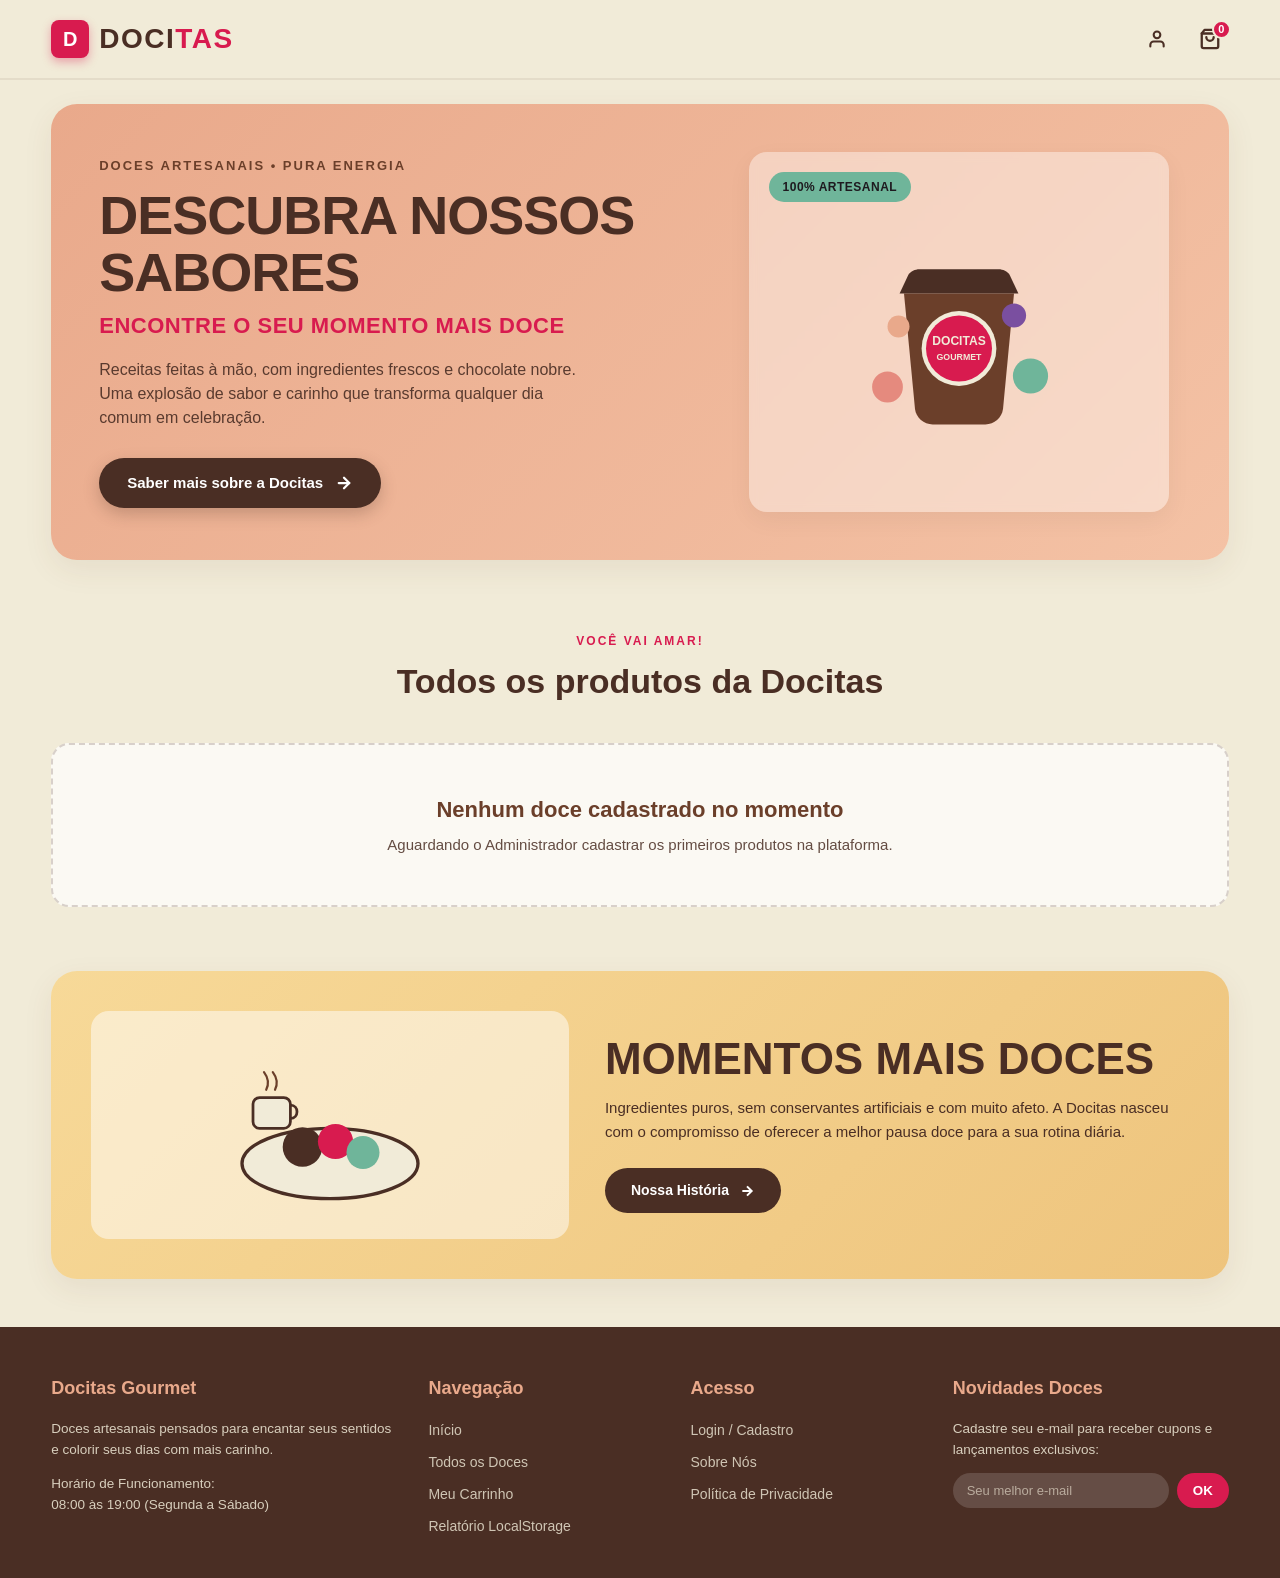
==== index.html @ 3e9aa70f "feat: pagina inicial Docitas com catalogo e carrinho via LocalStorage" ====
<!DOCTYPE html>
<html lang="pt-BR">
<head>
  <meta charset="UTF-8">
  <meta name="viewport" content="width=device-width, initial-scale=1.0">
  <meta name="description" content="Docitas - Confeitaria Artesanal e Doces Finos com receitas tradicionais e ingredientes selecionados.">
  <title>Docitas | Sabores Artesanais & Doces Finos</title>
  
  <link rel="stylesheet" href="css/style.css">
</head>
<body>
  <header class="site-header">
    <div class="container header-container">
      <a href="index.html" class="logo-area" aria-label="Página Inicial Docitas">
        <div class="logo-badge">D</div>
        <div class="logo-text">DOCI<span>TAS</span></div>
      </a>

      <div class="header-actions">
        <a href="login.html" class="action-btn" title="Minha Conta / Login" aria-label="Acessar conta">
          <svg width="20" height="20" viewBox="0 0 24 24" fill="none" stroke="currentColor" stroke-width="2.5" stroke-linecap="round" stroke-linejoin="round">
            <path d="M20 21v-2a4 4 0 0 0-4-4H8a4 4 0 0 0-4 4v2"></path>
            <circle cx="12" cy="7" r="4"></circle>
          </svg>
        </a>

        <a href="carrinho.html" class="action-btn cart-btn" title="Sacola de Compras" aria-label="Carrinho">
          <svg width="22" height="22" viewBox="0 0 24 24" fill="none" stroke="currentColor" stroke-width="2.5" stroke-linecap="round" stroke-linejoin="round">
            <path d="M6 2L3 6v14a2 2 0 0 0 2 2h14a2 2 0 0 0 2-2V6l-3-4z"></path>
            <line x1="3" y1="6" x2="21" y2="6"></line>
            <path d="M16 10a4 4 0 0 1-8 0"></path>
          </svg>
          <span class="cart-count" id="cart-count">0</span>
        </a>
      </div>

    </div>
  </header>

  <main>
    <section class="hero-section">
      <div class="container">
        <div class="hero-card">
          <div class="hero-content">
            <p class="hero-tagline">Doces Artesanais • Pura Energia</p>
            <h1 class="hero-title">DESCUBRA NOSSOS SABORES</h1>
            <p class="hero-subtitle">ENCONTRE O SEU MOMENTO MAIS DOCE</p>
            <p class="hero-description">
              Receitas feitas à mão, com ingredientes frescos e chocolate nobre. 
              Uma explosão de sabor e carinho que transforma qualquer dia comum em celebração.
            </p>
            <a href="produtos.html" class="hero-btn">
              <span>Saber mais sobre a Docitas</span>
              <svg width="18" height="18" viewBox="0 0 24 24" fill="none" stroke="currentColor" stroke-width="3" stroke-linecap="round" stroke-linejoin="round">
                <line x1="5" y1="12" x2="19" y2="12"></line>
                <polyline points="12 5 19 12 12 19"></polyline>
              </svg>
            </a>
          </div>

          <div class="hero-visual">
            <div class="hero-art-box">
              <span class="floating-pill">100% Artesanal</span>
              <svg width="220" height="220" viewBox="0 0 200 200" fill="none" xmlns="http://www.w3.org/2000/svg">
                <path d="M50 65 L60 170 C61 178 68 184 76 184 L124 184 C132 184 139 178 140 170 L150 65 Z" fill="#6B3F2A" />
                <path d="M46 65 L154 65 L146 48 C144 45 140 43 136 43 L64 43 C60 43 56 45 54 48 Z" fill="#4A2E24" />
                <circle cx="100" cy="115" r="34" fill="#F1EBD8" />
                <circle cx="100" cy="115" r="30" fill="#D81B4F" />
                <text x="100" y="112" font-family="'Trebuchet MS', sans-serif" font-size="11" font-weight="900" fill="#F1EBD8" text-anchor="middle">DOCITAS</text>
                <text x="100" y="125" font-family="'Segoe UI', sans-serif" font-size="8" font-weight="700" fill="#F1EBD8" text-anchor="middle">GOURMET</text>
                <circle cx="35" cy="150" r="14" fill="#E58A7E" />
                <circle cx="165" cy="140" r="16" fill="#6FB59A" />
                <circle cx="150" cy="85" r="11" fill="#7A4FA0" />
                <circle cx="45" cy="95" r="10" fill="#E9A98B" />
              </svg>
            </div>
          </div>

        </div>
      </div>
    </section>

    <section class="featured-section">
      <div class="container">
        
        <div class="section-header">
          <p class="section-tag">Você vai amar!</p>
          <h2 class="section-title">Todos os produtos da Docitas</h2>
        </div>

        <div class="products-grid" id="products-grid">
        </div>

      </div>
    </section>

    <section class="promo-section" id="sobre">
      <div class="container">
        <div class="promo-card">
          
          <div class="promo-visual">
            <svg width="220" height="180" viewBox="0 0 200 160" fill="none">
              <ellipse cx="100" cy="115" rx="80" ry="32" fill="#F1EBD8" stroke="#4A2E24" stroke-width="3" />
              <circle cx="75" cy="100" r="18" fill="#4A2E24" />
              <circle cx="105" cy="95" r="16" fill="#D81B4F" />
              <circle cx="130" cy="105" r="15" fill="#6FB59A" />
              <rect x="30" y="55" width="34" height="28" rx="6" fill="#F1EBD8" stroke="#4A2E24" stroke-width="2.5" />
              <path d="M64 62 C72 62 72 74 64 74" stroke="#4A2E24" stroke-width="2.5" fill="none" />
              <path d="M42 48 Q46 40 40 32" stroke="#6B3F2A" stroke-width="2" stroke-linecap="round" fill="none" />
              <path d="M50 48 Q54 40 48 32" stroke="#6B3F2A" stroke-width="2" stroke-linecap="round" fill="none" />
            </svg>
          </div>

          <div class="promo-content">
            <h2 class="promo-title">MOMENTOS MAIS DOCES</h2>
            <p class="promo-description">
              Ingredientes puros, sem conservantes artificiais e com muito afeto. 
              A Docitas nasceu com o compromisso de oferecer a melhor pausa doce para a sua rotina diária.
            </p>
            <a href="produtos.html" class="promo-btn">
              <span>Nossa História</span>
              <svg width="16" height="16" viewBox="0 0 24 24" fill="none" stroke="currentColor" stroke-width="3">
                <line x1="5" y1="12" x2="19" y2="12"></line>
                <polyline points="12 5 19 12 12 19"></polyline>
              </svg>
            </a>
          </div>

        </div>
      </div>
    </section>

  </main>

  <footer class="site-footer">
    <div class="container">
      <div class="footer-grid">
        
        <div class="footer-col">
          <h4>Docitas Gourmet</h4>
          <p>Doces artesanais pensados para encantar seus sentidos e colorir seus dias com mais carinho.</p>
          <p>
            Horário de Funcionamento:<br>
            <time datetime="08:00">08:00</time> às <time datetime="19:00">19:00</time> (Segunda a Sábado)
          </p>
        </div>

        <div class="footer-col">
          <h4>Navegação</h4>
          <ul class="footer-links">
            <li><a href="index.html">Início</a></li>
            <li><a href="produtos.html">Todos os Doces</a></li>
            <li><a href="carrinho.html">Meu Carrinho</a></li>
            <li><a href="relatorio.html">Relatório LocalStorage</a></li>
          </ul>
        </div>

        <div class="footer-col">
          <h4>Acesso</h4>
          <ul class="footer-links">
            <li><a href="login.html">Login / Cadastro</a></li>
            <li><a href="#sobre">Sobre Nós</a></li>
            <li><a href="#">Política de Privacidade</a></li>
          </ul>
        </div>

        <div class="footer-col">
          <h4>Novidades Doces</h4>
          <p>Cadastre seu e-mail para receber cupons e lançamentos exclusivos:</p>
          <form class="newsletter-form" id="newsletter-form">
            <input type="email" id="newsletter-email" class="newsletter-input" placeholder="Seu melhor e-mail" required>
            <button type="submit" class="newsletter-btn">OK</button>
          </form>
        </div>

      </div>
    </div>
  </footer>

  <script src="js/main.js"></script>
</body>
</html>
---- css/style.css ----
:root {
  --color-mint-light: #6FB59A;
  --color-mint-dark: #3E8E78;
  --color-cream: #F1EBD8;
  --color-dark: #1E1A1F;
  --color-raspberry: #D81B4F;
  --color-chocolate-dark: #4A2E24;
  --color-peach: #E9A98B;
  --color-coral: #E58A7E;
  --color-caramel: #6B3F2A;
  --color-purple: #7A4FA0;
  --font-primary: 'Segoe UI', Tahoma, Geneva, Verdana, sans-serif;
  --font-heading: 'Trebuchet MS', 'Lucida Sans Unicode', 'Lucida Grande', sans-serif;
  --radius-sm: 8px;
  --radius-md: 18px;
  --radius-lg: 26px;
  --radius-pill: 9999px;
  --transition: all 0.25s ease-in-out;
}

* {
  margin: 0;
  padding: 0;
  box-sizing: border-box;
}

body {
  font-family: var(--font-primary);
  background-color: var(--color-cream);
  color: var(--color-dark);
  line-height: 1.5;
  min-height: 100vh;
  display: flex;
  flex-direction: column;
}

.container {
  width: 92%;
  max-width: 1200px;
  margin-left: auto;
  margin-right: auto;
}

.site-header {
  background-color: var(--color-cream);
  padding: 18px 0;
  position: sticky;
  top: 0;
  z-index: 100;
  border-bottom: 2px solid rgba(74, 46, 36, 0.08);
}

.header-container {
  display: flex;
  justify-content: space-between;
  align-items: center;
}

.logo-area {
  display: flex;
  align-items: center;
  text-decoration: none;
  gap: 10px;
}

.logo-badge {
  width: 38px;
  height: 38px;
  background-color: var(--color-raspberry);
  color: #fff;
  border-radius: var(--radius-sm);
  display: flex;
  align-items: center;
  justify-content: center;
  font-weight: 900;
  font-size: 20px;
  box-shadow: 0 4px 10px rgba(216, 27, 79, 0.35);
}

.logo-text {
  font-family: var(--font-heading);
  font-size: 28px;
  font-weight: 900;
  letter-spacing: 1.5px;
  color: var(--color-chocolate-dark);
}

.logo-text span {
  color: var(--color-raspberry);
}

.header-actions {
  display: flex;
  align-items: center;
  gap: 16px;
}

.action-btn {
  background: none;
  border: none;
  cursor: pointer;
  color: var(--color-chocolate-dark);
  display: flex;
  align-items: center;
  justify-content: center;
  padding: 8px;
  border-radius: 50%;
  transition: var(--transition);
  position: relative;
  text-decoration: none;
}

.action-btn:hover {
  background-color: rgba(74, 46, 36, 0.08);
  color: var(--color-raspberry);
}

.cart-btn {
  position: relative;
}

.cart-count {
  position: absolute;
  top: 0px;
  right: -2px;
  background-color: var(--color-raspberry);
  color: #fff;
  font-size: 11px;
  font-weight: 700;
  width: 19px;
  height: 19px;
  border-radius: 50%;
  display: flex;
  align-items: center;
  justify-content: center;
  border: 2px solid var(--color-cream);
  transition: transform 0.2s cubic-bezier(0.175, 0.885, 0.32, 1.275);
}

.cart-count.bump {
  transform: scale(1.35);
}

.hero-section {
  padding: 24px 0 32px 0;
}

.hero-card {
  background: linear-gradient(135deg, var(--color-peach) 0%, #f4c2a5 100%);
  border-radius: var(--radius-lg);
  padding: 48px;
  display: grid;
  grid-template-columns: 1.15fr 0.85fr;
  align-items: center;
  gap: 36px;
  box-shadow: 0 10px 30px rgba(107, 63, 42, 0.08);
  overflow: hidden;
  position: relative;
}

.hero-content {
  position: relative;
  z-index: 2;
}

.hero-tagline {
  font-size: 13px;
  font-weight: 800;
  letter-spacing: 2px;
  text-transform: uppercase;
  color: var(--color-caramel);
  margin-bottom: 12px;
}

.hero-title {
  font-family: var(--font-heading);
  font-size: 54px;
  font-weight: 900;
  line-height: 1.05;
  color: var(--color-chocolate-dark);
  margin-bottom: 8px;
  text-transform: uppercase;
  letter-spacing: -1px;
}

.hero-subtitle {
  font-family: var(--font-heading);
  font-size: 22px;
  font-weight: 800;
  color: var(--color-raspberry);
  margin-bottom: 16px;
  text-transform: uppercase;
  letter-spacing: 0.5px;
}

.hero-description {
  font-size: 16px;
  color: var(--color-chocolate-dark);
  max-width: 480px;
  margin-bottom: 28px;
  opacity: 0.9;
}

.hero-btn {
  display: inline-flex;
  align-items: center;
  gap: 12px;
  background-color: var(--color-chocolate-dark);
  color: #fff;
  padding: 14px 28px;
  border-radius: var(--radius-pill);
  text-decoration: none;
  font-weight: 700;
  font-size: 15px;
  transition: var(--transition);
  box-shadow: 0 6px 16px rgba(74, 46, 36, 0.25);
  border: none;
  cursor: pointer;
}

.hero-btn:hover {
  background-color: var(--color-raspberry);
  transform: translateY(-2px);
  box-shadow: 0 8px 20px rgba(216, 27, 79, 0.35);
}

.hero-btn svg {
  transition: transform 0.2s ease;
}

.hero-btn:hover svg {
  transform: translateX(4px);
}

.hero-visual {
  position: relative;
  display: flex;
  justify-content: center;
  align-items: center;
}

.hero-art-box {
  width: 100%;
  max-width: 420px;
  height: 360px;
  background-color: rgba(255, 255, 255, 0.4);
  border-radius: var(--radius-md);
  display: flex;
  flex-direction: column;
  justify-content: center;
  align-items: center;
  position: relative;
  box-shadow: 0 8px 24px rgba(0, 0, 0, 0.05);
  backdrop-filter: blur(4px);
  padding: 20px;
}

.floating-pill {
  position: absolute;
  top: 20px;
  left: 20px;
  background-color: var(--color-mint-light);
  color: var(--color-dark);
  padding: 6px 14px;
  border-radius: var(--radius-pill);
  font-size: 12px;
  font-weight: 800;
  text-transform: uppercase;
  letter-spacing: 0.5px;
}

.featured-section {
  padding: 40px 0;
}

.section-header {
  text-align: center;
  margin-bottom: 36px;
}

.section-tag {
  font-size: 12px;
  font-weight: 800;
  text-transform: uppercase;
  letter-spacing: 2px;
  color: var(--color-raspberry);
  margin-bottom: 6px;
}

.section-title {
  font-family: var(--font-heading);
  font-size: 34px;
  font-weight: 900;
  color: var(--color-chocolate-dark);
}

.products-grid {
  display: grid;
  grid-template-columns: repeat(3, 1fr);
  gap: 28px;
}

.sem-produtos-box {
  grid-column: 1 / -1;
  text-align: center;
  padding: 48px 24px;
  background-color: rgba(255, 255, 255, 0.7);
  border: 2px dashed rgba(74, 46, 36, 0.2);
  border-radius: var(--radius-md);
  color: var(--color-chocolate-dark);
}

.sem-produtos-box h3 {
  font-family: var(--font-heading);
  font-size: 22px;
  margin-bottom: 8px;
  color: var(--color-caramel);
}

.sem-produtos-box p {
  font-size: 15px;
  opacity: 0.85;
}

.product-card {
  background-color: #fff;
  border-radius: var(--radius-md);
  overflow: hidden;
  box-shadow: 0 6px 18px rgba(0, 0, 0, 0.04);
  display: flex;
  flex-direction: column;
  transition: transform 0.25s ease, box-shadow 0.25s ease;
  position: relative;
}

.product-card:hover {
  transform: translateY(-6px);
  box-shadow: 0 14px 28px rgba(0, 0, 0, 0.08);
}

.card-banner {
  height: 250px;
  display: flex;
  align-items: center;
  justify-content: center;
  position: relative;
  padding: 20px;
  transition: var(--transition);
}

.badge-tag {
  position: absolute;
  top: 14px;
  left: 14px;
  background-color: rgba(255, 255, 255, 0.9);
  color: var(--color-chocolate-dark);
  font-size: 11px;
  font-weight: 800;
  padding: 4px 10px;
  border-radius: var(--radius-pill);
}

.product-img {
  max-width: 150px;
  max-height: 150px;
  object-fit: contain;
  transition: transform 0.3s ease;
}

.product-card:hover .product-img {
  transform: scale(1.08) rotate(-2deg);
}

.card-body {
  padding: 22px 20px 24px 20px;
  display: flex;
  flex-direction: column;
  flex-grow: 1;
}

.card-title-row {
  display: flex;
  justify-content: space-between;
  align-items: baseline;
  margin-bottom: 6px;
}

.product-title {
  font-family: var(--font-heading);
  font-size: 20px;
  font-weight: 800;
  color: var(--color-chocolate-dark);
}

.product-price {
  font-family: var(--font-heading);
  font-size: 18px;
  font-weight: 800;
  color: var(--color-raspberry);
}

.product-desc {
  font-size: 13.5px;
  color: #665b57;
  margin-bottom: 18px;
  line-height: 1.4;
  flex-grow: 1;
}

.card-footer {
  display: flex;
  justify-content: space-between;
  align-items: center;
  border-top: 1px dashed rgba(74, 46, 36, 0.12);
  padding-top: 14px;
}

.add-cart-btn {
  display: inline-flex;
  align-items: center;
  gap: 8px;
  background-color: var(--color-cream);
  color: var(--color-chocolate-dark);
  border: 1px solid rgba(74, 46, 36, 0.2);
  padding: 8px 16px;
  border-radius: var(--radius-pill);
  font-size: 13px;
  font-weight: 700;
  cursor: pointer;
  transition: var(--transition);
}

.add-cart-btn:hover {
  background-color: var(--color-raspberry);
  border-color: var(--color-raspberry);
  color: #fff;
}

.circle-action-btn {
  width: 38px;
  height: 38px;
  border-radius: 50%;
  background-color: var(--color-chocolate-dark);
  color: #fff;
  border: none;
  display: flex;
  align-items: center;
  justify-content: center;
  font-size: 20px;
  font-weight: 700;
  line-height: 1;
  cursor: pointer;
  transition: var(--transition);
}

.circle-action-btn:hover {
  background-color: var(--color-raspberry);
  transform: rotate(45deg);
}

.promo-section {
  padding: 24px 0 48px 0;
}

.promo-card {
  background-color: #f7d488;
  background: linear-gradient(135deg, #f7d998 0%, #eec47d 100%);
  border-radius: var(--radius-lg);
  padding: 40px;
  display: grid;
  grid-template-columns: 0.9fr 1.1fr;
  align-items: center;
  gap: 36px;
  box-shadow: 0 10px 30px rgba(107, 63, 42, 0.08);
}

.promo-visual {
  background-color: rgba(255, 255, 255, 0.5);
  border-radius: var(--radius-md);
  padding: 24px;
  display: flex;
  justify-content: center;
  align-items: center;
}

.promo-title {
  font-family: var(--font-heading);
  font-size: 44px;
  font-weight: 900;
  line-height: 1.05;
  color: var(--color-chocolate-dark);
  text-transform: uppercase;
  margin-bottom: 14px;
}

.promo-description {
  font-size: 15px;
  color: var(--color-chocolate-dark);
  margin-bottom: 24px;
  line-height: 1.6;
}

.promo-btn {
  display: inline-flex;
  align-items: center;
  gap: 10px;
  background-color: var(--color-chocolate-dark);
  color: #fff;
  padding: 12px 26px;
  border-radius: var(--radius-pill);
  text-decoration: none;
  font-weight: 700;
  font-size: 14px;
  transition: var(--transition);
  border: none;
  cursor: pointer;
}

.promo-btn:hover {
  background-color: var(--color-purple);
}

.site-footer {
  background-color: var(--color-chocolate-dark);
  color: var(--color-cream);
  padding: 48px 0 32px 0;
  margin-top: auto;
}

.footer-grid {
  display: grid;
  grid-template-columns: 1.5fr 1fr 1fr 1.2fr;
  gap: 32px;
}

.footer-col h4 {
  font-family: var(--font-heading);
  color: var(--color-peach);
  font-size: 18px;
  margin-bottom: 16px;
}

.footer-col p {
  font-size: 13.5px;
  line-height: 1.6;
  opacity: 0.85;
  margin-bottom: 12px;
}

.footer-links {
  list-style: none;
}

.footer-links li {
  margin-bottom: 8px;
}

.footer-links a {
  color: var(--color-cream);
  text-decoration: none;
  font-size: 14px;
  opacity: 0.8;
  transition: var(--transition);
}

.footer-links a:hover {
  opacity: 1;
  color: var(--color-peach);
  padding-left: 4px;
}

.newsletter-form {
  display: flex;
  gap: 8px;
  margin-top: 12px;
}

.newsletter-input {
  flex-grow: 1;
  padding: 10px 14px;
  border-radius: var(--radius-pill);
  border: none;
  outline: none;
  font-size: 13px;
  background-color: rgba(255, 255, 255, 0.15);
  color: #fff;
}

.newsletter-input::placeholder {
  color: rgba(241, 235, 216, 0.6);
}

.newsletter-btn {
  background-color: var(--color-raspberry);
  color: #fff;
  border: none;
  padding: 0 16px;
  border-radius: var(--radius-pill);
  cursor: pointer;
  font-weight: 700;
  transition: var(--transition);
}

.newsletter-btn:hover {
  background-color: var(--color-peach);
  color: var(--color-chocolate-dark);
}

@media screen and (max-width: 992px) {
  .hero-card {
    grid-template-columns: 1fr;
    text-align: center;
    padding: 36px 24px;
  }

  .hero-description {
    margin-left: auto;
    margin-right: auto;
  }

  .products-grid {
    grid-template-columns: repeat(2, 1fr);
  }

  .promo-card {
    grid-template-columns: 1fr;
    text-align: center;
  }

  .footer-grid {
    grid-template-columns: 1fr 1fr;
  }
}

@media screen and (max-width: 650px) {
  .hero-title {
    font-size: 38px;
  }

  .hero-subtitle {
    font-size: 18px;
  }

  .products-grid {
    grid-template-columns: 1fr;
  }

  .footer-grid {
    grid-template-columns: 1fr;
  }
}
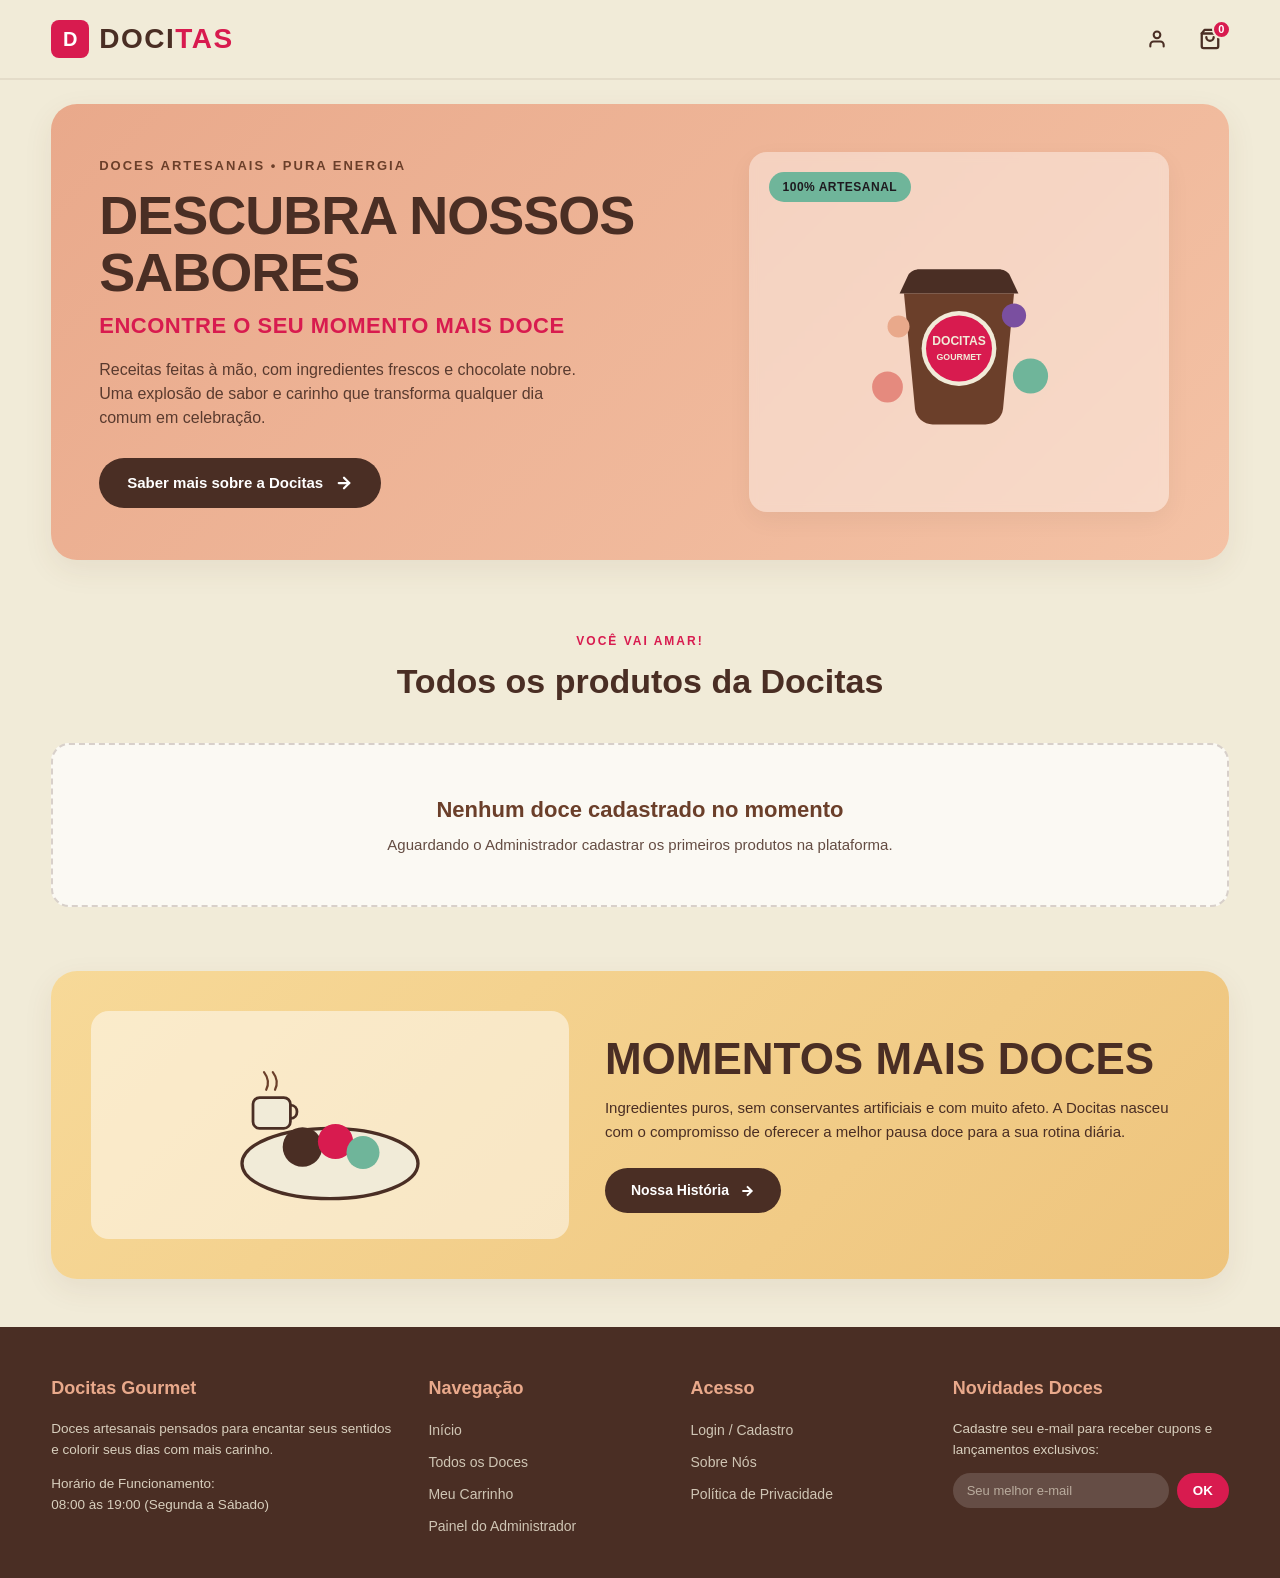
==== commit b6d35f7c: "Pagina de Login/Cadastro feita, guardando usuario dentro do LocalStorage. Entrando como ADM voce tem" ====
--- a/index.html
+++ b/index.html
@@ -1,4 +1,4 @@
-<!DOCTYPE html>
+﻿<!DOCTYPE html>
 <html lang="pt-BR">
 <head>
   <meta charset="UTF-8">
@@ -151,7 +151,7 @@
             <li><a href="index.html">Início</a></li>
             <li><a href="produtos.html">Todos os Doces</a></li>
             <li><a href="carrinho.html">Meu Carrinho</a></li>
-            <li><a href="relatorio.html">Relatório LocalStorage</a></li>
+            <li><a href="perfil.html">Painel do Administrador</a></li>
           </ul>
         </div>
 
--- a/css/style.css
+++ b/css/style.css
@@ -24,6 +24,11 @@
   box-sizing: border-box;
 }
 
+html {
+  min-height: 100%;
+  overflow-y: scroll;
+}
+
 body {
   font-family: var(--font-primary);
   background-color: var(--color-cream);
@@ -32,6 +37,12 @@
   min-height: 100vh;
   display: flex;
   flex-direction: column;
+}
+
+main,
+.page-main {
+  flex: 1 0 auto;
+  min-height: calc(100vh - 40px);
 }
 
 .container {
@@ -74,7 +85,6 @@
   justify-content: center;
   font-weight: 900;
   font-size: 20px;
-  box-shadow: 0 4px 10px rgba(216, 27, 79, 0.35);
 }
 
 .logo-text {
@@ -213,7 +223,6 @@
   font-weight: 700;
   font-size: 15px;
   transition: var(--transition);
-  box-shadow: 0 6px 16px rgba(74, 46, 36, 0.25);
   border: none;
   cursor: pointer;
 }
@@ -221,7 +230,6 @@
 .hero-btn:hover {
   background-color: var(--color-raspberry);
   transform: translateY(-2px);
-  box-shadow: 0 8px 20px rgba(216, 27, 79, 0.35);
 }
 
 .hero-btn svg {
@@ -632,6 +640,307 @@
   }
 }
 
+.page-main {
+  min-height: calc(100vh - 40px);
+  padding: 32px 0 60px 0;
+  display: flex;
+  flex-direction: column;
+  justify-content: flex-start;
+  flex-grow: 1;
+}
+
+.auth-wrapper {
+  max-width: 480px;
+  margin: 0 auto;
+  background-color: #fff;
+  border-radius: var(--radius-lg);
+  padding: 36px 32px;
+  box-shadow: 0 10px 30px rgba(74, 46, 36, 0.08);
+}
+
+.auth-header {
+  text-align: center;
+  margin-bottom: 24px;
+}
+
+.auth-title {
+  font-family: var(--font-heading);
+  font-size: 28px;
+  color: var(--color-chocolate-dark);
+  margin-bottom: 6px;
+}
+
+.auth-subtitle {
+  font-size: 14px;
+  color: #665b57;
+}
+
+.auth-tabs {
+  display: flex;
+  background-color: var(--color-cream);
+  border-radius: var(--radius-pill);
+  padding: 4px;
+  margin-bottom: 24px;
+  gap: 4px;
+}
+
+.auth-tab-btn {
+  flex: 1;
+  padding: 10px;
+  border: none;
+  background: none;
+  border-radius: var(--radius-pill);
+  font-weight: 700;
+  font-size: 14px;
+  color: var(--color-chocolate-dark);
+  cursor: pointer;
+  transition: var(--transition);
+}
+
+.auth-tab-btn.active {
+  background-color: var(--color-raspberry);
+  color: #fff;
+}
+
+.form-group {
+  margin-bottom: 18px;
+}
+
+.form-group label {
+  display: block;
+  font-size: 13.5px;
+  font-weight: 700;
+  color: var(--color-chocolate-dark);
+  margin-bottom: 6px;
+}
+
+.form-control {
+  width: 100%;
+  padding: 11px 16px;
+  border: 1.5px solid rgba(74, 46, 36, 0.2);
+  border-radius: var(--radius-sm);
+  font-size: 14px;
+  font-family: var(--font-primary);
+  background-color: #fff;
+  color: var(--color-dark);
+  transition: var(--transition);
+  outline: none;
+}
+
+.form-control:focus {
+  border-color: var(--color-raspberry);
+}
+
+textarea.form-control {
+  resize: none;
+  height: 95px;
+}
+
+.btn-primary,
+.btn-secondary {
+  display: inline-flex;
+  align-items: center;
+  justify-content: center;
+  padding: 10px 22px;
+  border-radius: var(--radius-pill);
+  font-weight: 700;
+  font-size: 14px;
+  cursor: pointer;
+  transition: var(--transition);
+  text-decoration: none;
+  border: none;
+  line-height: 1.4;
+}
+
+.btn-primary {
+  background-color: var(--color-raspberry);
+  color: #fff;
+}
+
+.btn-primary:hover {
+  background-color: #ba1441;
+}
+
+.btn-secondary {
+  background-color: var(--color-chocolate-dark);
+  color: #fff;
+}
+
+.btn-secondary:hover {
+  background-color: var(--color-caramel);
+}
+
+.btn-full {
+  width: 100%;
+  padding: 12px;
+}
+
+.btn-danger {
+  padding: 6px 14px;
+  background-color: var(--color-raspberry);
+  color: #fff;
+  border: none;
+  border-radius: var(--radius-pill);
+  font-size: 12.5px;
+  font-weight: 700;
+  cursor: pointer;
+  transition: var(--transition);
+}
+
+.btn-danger:hover {
+  background-color: #9c1035;
+}
+
+.profile-card {
+  background-color: #fff;
+  border-radius: var(--radius-lg);
+  padding: 32px;
+  box-shadow: 0 8px 24px rgba(74, 46, 36, 0.08);
+  margin-bottom: 36px;
+  display: flex;
+  justify-content: space-between;
+  align-items: center;
+  flex-wrap: wrap;
+  gap: 20px;
+}
+
+.profile-info {
+  display: flex;
+  align-items: center;
+  gap: 20px;
+}
+
+.profile-avatar {
+  width: 64px;
+  height: 64px;
+  border-radius: 50%;
+  background-color: var(--color-peach);
+  color: var(--color-chocolate-dark);
+  font-size: 28px;
+  font-weight: 900;
+  display: flex;
+  align-items: center;
+  justify-content: center;
+}
+
+.profile-avatar.admin-avatar {
+  background-color: var(--color-purple);
+  color: #fff;
+}
+
+.profile-name {
+  font-family: var(--font-heading);
+  font-size: 22px;
+  color: var(--color-chocolate-dark);
+  margin-bottom: 4px;
+}
+
+.profile-email {
+  font-size: 14px;
+  color: #665b57;
+  margin-bottom: 6px;
+}
+
+.profile-badge {
+  display: inline-block;
+  font-size: 11px;
+  font-weight: 800;
+  padding: 3px 10px;
+  border-radius: var(--radius-pill);
+  text-transform: uppercase;
+}
+
+.badge-admin {
+  background-color: var(--color-purple);
+  color: #fff;
+}
+
+.badge-cliente {
+  background-color: var(--color-mint-light);
+  color: var(--color-dark);
+}
+
+.profile-actions {
+  display: flex;
+  gap: 12px;
+}
+
+.admin-grid {
+  display: grid;
+  grid-template-columns: 1fr 1.6fr;
+  gap: 32px;
+  align-items: flex-start;
+}
+
+.admin-card {
+  background-color: #fff;
+  border-radius: var(--radius-lg);
+  padding: 28px;
+  box-shadow: 0 8px 24px rgba(74, 46, 36, 0.08);
+}
+
+.admin-card-title {
+  font-family: var(--font-heading);
+  font-size: 20px;
+  color: var(--color-chocolate-dark);
+  margin-bottom: 18px;
+  border-bottom: 2px solid var(--color-cream);
+  padding-bottom: 10px;
+}
+
+.table-responsive {
+  width: 100%;
+  overflow-x: auto;
+}
+
+.admin-table {
+  width: 100%;
+  border-collapse: collapse;
+  text-align: left;
+  font-size: 13.5px;
+}
+
+.admin-table th {
+  background-color: var(--color-chocolate-dark);
+  color: var(--color-cream);
+  padding: 12px 14px;
+  font-weight: 700;
+}
+
+.admin-table td {
+  padding: 12px 14px;
+  border-bottom: 1px solid rgba(74, 46, 36, 0.1);
+  vertical-align: middle;
+}
+
+.admin-table tr:hover {
+  background-color: rgba(241, 235, 216, 0.4);
+}
+
+.table-img {
+  width: 48px;
+  height: 48px;
+  border-radius: var(--radius-sm);
+  object-fit: cover;
+  background-color: var(--color-cream);
+}
+
+.color-dot {
+  display: inline-block;
+  width: 16px;
+  height: 16px;
+  border-radius: 50%;
+  border: 1px solid rgba(0,0,0,0.2);
+  vertical-align: middle;
+  margin-right: 6px;
+}
+
+@media screen and (max-width: 992px) {
+  .admin-grid {
+    grid-template-columns: 1fr;
+  }
+}
+
 @media screen and (max-width: 650px) {
   .hero-title {
     font-size: 38px;
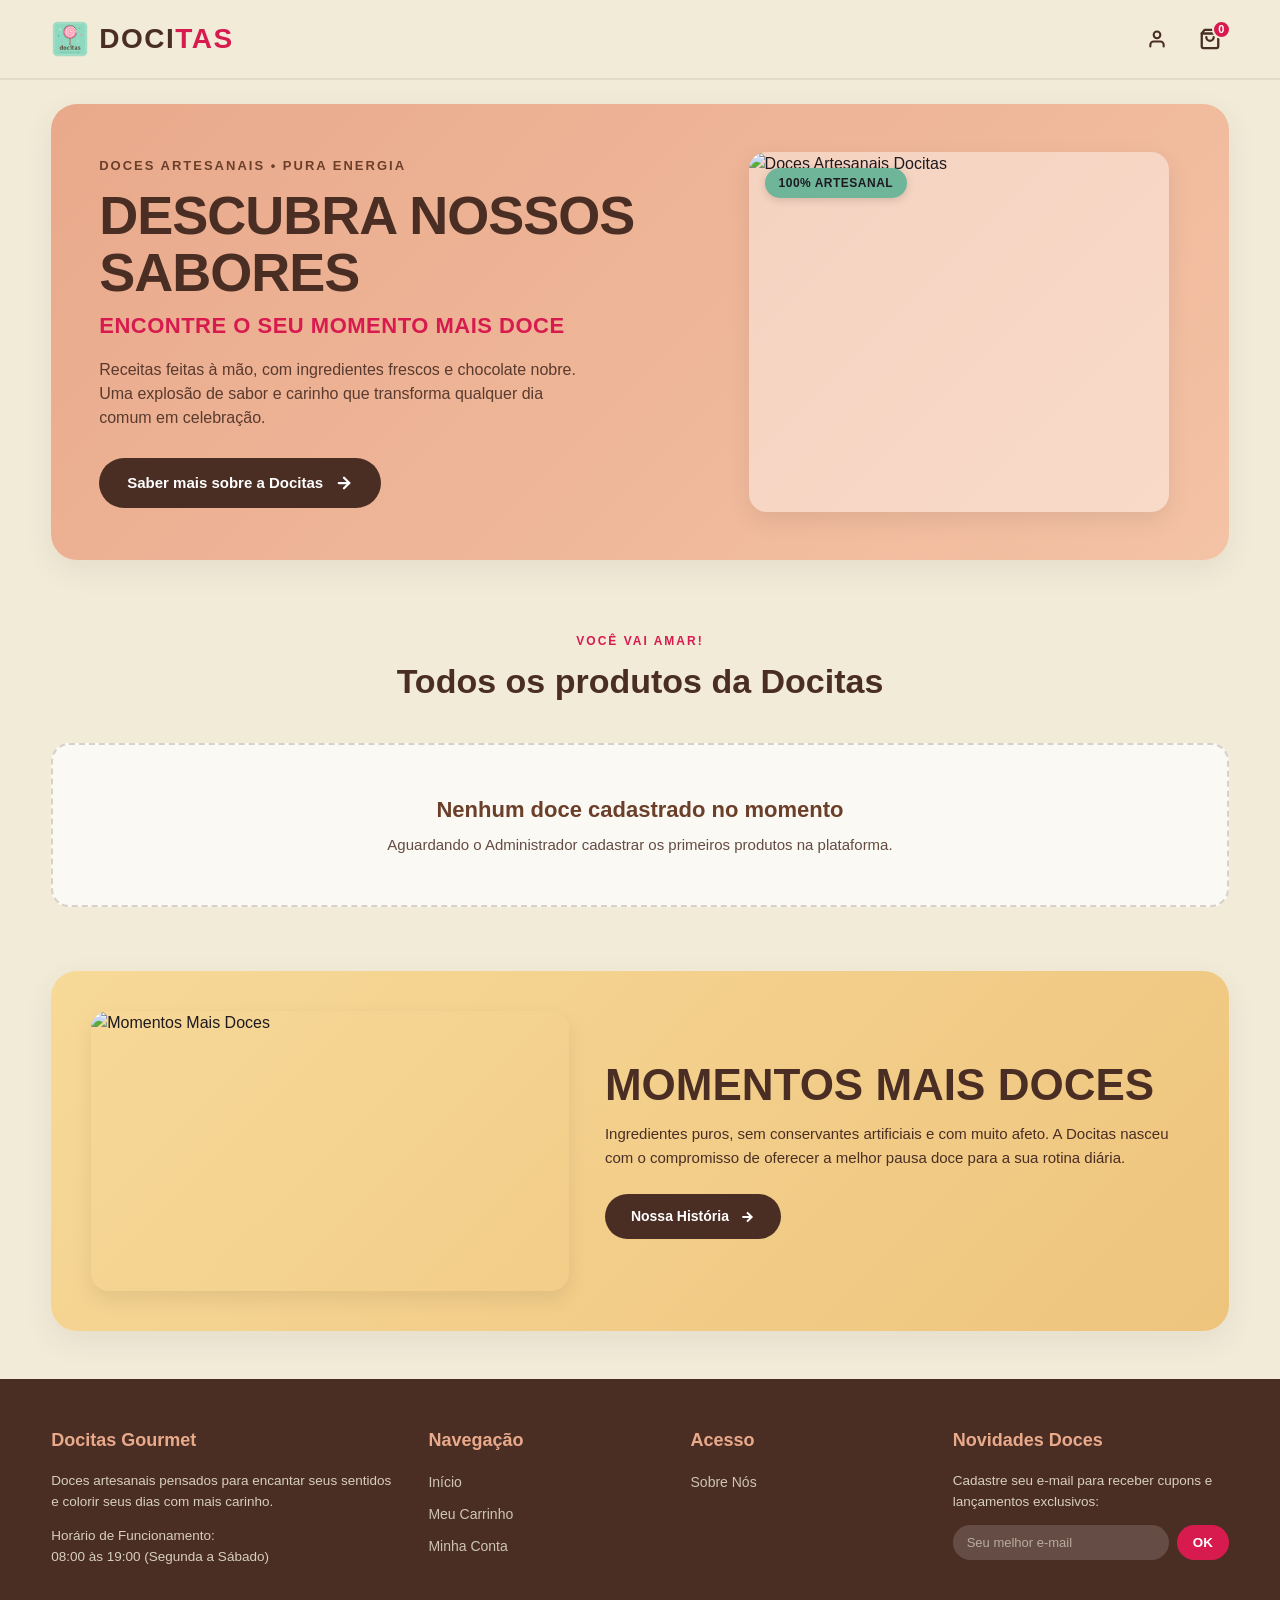
==== commit ae9d3526: "feat: finalizar plataforma web da Docitas Confeitaria - Implementar catalogo de produtos com persist" ====
--- a/index.html
+++ b/index.html
@@ -1,4 +1,4 @@
-﻿<!DOCTYPE html>
+<!DOCTYPE html>
 <html lang="pt-BR">
 <head>
   <meta charset="UTF-8">
@@ -12,7 +12,7 @@
   <header class="site-header">
     <div class="container header-container">
       <a href="index.html" class="logo-area" aria-label="Página Inicial Docitas">
-        <div class="logo-badge">D</div>
+        <img src="imagens/logo.png" alt="Docitas Logo" class="logo-img">
         <div class="logo-text">DOCI<span>TAS</span></div>
       </a>
 
@@ -49,7 +49,7 @@
               Receitas feitas à mão, com ingredientes frescos e chocolate nobre. 
               Uma explosão de sabor e carinho que transforma qualquer dia comum em celebração.
             </p>
-            <a href="produtos.html" class="hero-btn">
+            <a href="sobre.html" class="hero-btn">
               <span>Saber mais sobre a Docitas</span>
               <svg width="18" height="18" viewBox="0 0 24 24" fill="none" stroke="currentColor" stroke-width="3" stroke-linecap="round" stroke-linejoin="round">
                 <line x1="5" y1="12" x2="19" y2="12"></line>
@@ -61,18 +61,7 @@
           <div class="hero-visual">
             <div class="hero-art-box">
               <span class="floating-pill">100% Artesanal</span>
-              <svg width="220" height="220" viewBox="0 0 200 200" fill="none" xmlns="http://www.w3.org/2000/svg">
-                <path d="M50 65 L60 170 C61 178 68 184 76 184 L124 184 C132 184 139 178 140 170 L150 65 Z" fill="#6B3F2A" />
-                <path d="M46 65 L154 65 L146 48 C144 45 140 43 136 43 L64 43 C60 43 56 45 54 48 Z" fill="#4A2E24" />
-                <circle cx="100" cy="115" r="34" fill="#F1EBD8" />
-                <circle cx="100" cy="115" r="30" fill="#D81B4F" />
-                <text x="100" y="112" font-family="'Trebuchet MS', sans-serif" font-size="11" font-weight="900" fill="#F1EBD8" text-anchor="middle">DOCITAS</text>
-                <text x="100" y="125" font-family="'Segoe UI', sans-serif" font-size="8" font-weight="700" fill="#F1EBD8" text-anchor="middle">GOURMET</text>
-                <circle cx="35" cy="150" r="14" fill="#E58A7E" />
-                <circle cx="165" cy="140" r="16" fill="#6FB59A" />
-                <circle cx="150" cy="85" r="11" fill="#7A4FA0" />
-                <circle cx="45" cy="95" r="10" fill="#E9A98B" />
-              </svg>
+              <img src="https://cms-cdn.saipos.com/assets/2024/05/21/doces-saipos-sistema-para-restaurante-3_uid_664cf50ba8175.png" alt="Doces Artesanais Docitas" class="hero-img">
             </div>
           </div>
 
@@ -99,16 +88,7 @@
         <div class="promo-card">
           
           <div class="promo-visual">
-            <svg width="220" height="180" viewBox="0 0 200 160" fill="none">
-              <ellipse cx="100" cy="115" rx="80" ry="32" fill="#F1EBD8" stroke="#4A2E24" stroke-width="3" />
-              <circle cx="75" cy="100" r="18" fill="#4A2E24" />
-              <circle cx="105" cy="95" r="16" fill="#D81B4F" />
-              <circle cx="130" cy="105" r="15" fill="#6FB59A" />
-              <rect x="30" y="55" width="34" height="28" rx="6" fill="#F1EBD8" stroke="#4A2E24" stroke-width="2.5" />
-              <path d="M64 62 C72 62 72 74 64 74" stroke="#4A2E24" stroke-width="2.5" fill="none" />
-              <path d="M42 48 Q46 40 40 32" stroke="#6B3F2A" stroke-width="2" stroke-linecap="round" fill="none" />
-              <path d="M50 48 Q54 40 48 32" stroke="#6B3F2A" stroke-width="2" stroke-linecap="round" fill="none" />
-            </svg>
+            <img src="https://storage.googleapis.com/cms-portalpublico-csf-prd/sites/b93b0c1d-ganhar-dinheiro-extra-vendendo-doces.jpg" alt="Momentos Mais Doces" class="promo-img">
           </div>
 
           <div class="promo-content">
@@ -117,7 +97,7 @@
               Ingredientes puros, sem conservantes artificiais e com muito afeto. 
               A Docitas nasceu com o compromisso de oferecer a melhor pausa doce para a sua rotina diária.
             </p>
-            <a href="produtos.html" class="promo-btn">
+            <a href="sobre.html" class="promo-btn">
               <span>Nossa História</span>
               <svg width="16" height="16" viewBox="0 0 24 24" fill="none" stroke="currentColor" stroke-width="3">
                 <line x1="5" y1="12" x2="19" y2="12"></line>
@@ -149,25 +129,22 @@
           <h4>Navegação</h4>
           <ul class="footer-links">
             <li><a href="index.html">Início</a></li>
-            <li><a href="produtos.html">Todos os Doces</a></li>
             <li><a href="carrinho.html">Meu Carrinho</a></li>
-            <li><a href="perfil.html">Painel do Administrador</a></li>
+            <li><a href="perfil.html">Minha Conta</a></li>
           </ul>
         </div>
 
         <div class="footer-col">
           <h4>Acesso</h4>
           <ul class="footer-links">
-            <li><a href="login.html">Login / Cadastro</a></li>
-            <li><a href="#sobre">Sobre Nós</a></li>
-            <li><a href="#">Política de Privacidade</a></li>
+            <li><a href="sobre.html">Sobre Nós</a></li>
           </ul>
         </div>
 
         <div class="footer-col">
           <h4>Novidades Doces</h4>
           <p>Cadastre seu e-mail para receber cupons e lançamentos exclusivos:</p>
-          <form class="newsletter-form" id="newsletter-form">
+          <form class="newsletter-form" id="newsletter-form" onsubmit="event.preventDefault(); this.reset();">
             <input type="email" id="newsletter-email" class="newsletter-input" placeholder="Seu melhor e-mail" required>
             <button type="submit" class="newsletter-btn">OK</button>
           </form>
--- a/css/style.css
+++ b/css/style.css
@@ -87,6 +87,14 @@
   font-size: 20px;
 }
 
+.logo-img {
+  width: 38px;
+  height: 38px;
+  object-fit: contain;
+  display: block;
+  border-radius: var(--radius-sm);
+}
+
 .logo-text {
   font-family: var(--font-heading);
   font-size: 28px;
@@ -253,20 +261,22 @@
   height: 360px;
   background-color: rgba(255, 255, 255, 0.4);
   border-radius: var(--radius-md);
-  display: flex;
-  flex-direction: column;
-  justify-content: center;
-  align-items: center;
   position: relative;
-  box-shadow: 0 8px 24px rgba(0, 0, 0, 0.05);
-  backdrop-filter: blur(4px);
-  padding: 20px;
+  overflow: hidden;
+  box-shadow: 0 8px 24px rgba(0, 0, 0, 0.08);
+}
+
+.hero-img {
+  width: 100%;
+  height: 100%;
+  object-fit: cover;
+  display: block;
 }
 
 .floating-pill {
   position: absolute;
-  top: 20px;
-  left: 20px;
+  top: 16px;
+  left: 16px;
   background-color: var(--color-mint-light);
   color: var(--color-dark);
   padding: 6px 14px;
@@ -275,6 +285,8 @@
   font-weight: 800;
   text-transform: uppercase;
   letter-spacing: 0.5px;
+  z-index: 2;
+  box-shadow: 0 2px 8px rgba(0, 0, 0, 0.15);
 }
 
 .featured-section {
@@ -334,53 +346,50 @@
   background-color: #fff;
   border-radius: var(--radius-md);
   overflow: hidden;
-  box-shadow: 0 6px 18px rgba(0, 0, 0, 0.04);
+  box-shadow: 0 4px 14px rgba(74, 46, 36, 0.06);
   display: flex;
   flex-direction: column;
-  transition: transform 0.25s ease, box-shadow 0.25s ease;
   position: relative;
 }
 
 .product-card:hover {
-  transform: translateY(-6px);
-  box-shadow: 0 14px 28px rgba(0, 0, 0, 0.08);
+  box-shadow: 0 6px 18px rgba(74, 46, 36, 0.12);
 }
 
 .card-banner {
-  height: 250px;
+  height: 220px;
+  width: 100%;
+  position: relative;
+  overflow: hidden;
   display: flex;
   align-items: center;
   justify-content: center;
-  position: relative;
-  padding: 20px;
-  transition: var(--transition);
+  background-color: var(--color-peach);
 }
 
 .badge-tag {
   position: absolute;
   top: 14px;
   left: 14px;
-  background-color: rgba(255, 255, 255, 0.9);
+  background-color: rgba(255, 255, 255, 0.95);
   color: var(--color-chocolate-dark);
   font-size: 11px;
   font-weight: 800;
   padding: 4px 10px;
   border-radius: var(--radius-pill);
+  z-index: 2;
+  box-shadow: 0 2px 6px rgba(0, 0, 0, 0.1);
 }
 
 .product-img {
-  max-width: 150px;
-  max-height: 150px;
-  object-fit: contain;
-  transition: transform 0.3s ease;
-}
-
-.product-card:hover .product-img {
-  transform: scale(1.08) rotate(-2deg);
+  width: 100%;
+  height: 100%;
+  object-fit: cover;
+  display: block;
 }
 
 .card-body {
-  padding: 22px 20px 24px 20px;
+  padding: 18px 18px 20px 18px;
   display: flex;
   flex-direction: column;
   flex-grow: 1;
@@ -389,81 +398,73 @@
 .card-title-row {
   display: flex;
   justify-content: space-between;
-  align-items: baseline;
-  margin-bottom: 6px;
+  align-items: center;
+  gap: 10px;
+  margin-bottom: 8px;
+  min-width: 0;
 }
 
 .product-title {
-  font-family: var(--font-heading);
-  font-size: 20px;
-  font-weight: 800;
-  color: var(--color-chocolate-dark);
-}
-
-.product-price {
   font-family: var(--font-heading);
   font-size: 18px;
   font-weight: 800;
+  color: var(--color-chocolate-dark);
+  white-space: nowrap;
+  overflow: hidden;
+  text-overflow: ellipsis;
+  min-width: 0;
+  flex: 1;
+}
+
+.product-price {
+  font-family: var(--font-heading);
+  font-size: 17px;
+  font-weight: 800;
   color: var(--color-raspberry);
+  white-space: nowrap;
+  flex-shrink: 0;
 }
 
 .product-desc {
   font-size: 13.5px;
   color: #665b57;
-  margin-bottom: 18px;
-  line-height: 1.4;
-  flex-grow: 1;
+  margin-bottom: 16px;
+  line-height: 1.45;
+  height: 58px;
+  display: -webkit-box;
+  -webkit-line-clamp: 3;
+  -webkit-box-orient: vertical;
+  overflow: hidden;
+  text-overflow: ellipsis;
+  word-break: break-word;
 }
 
 .card-footer {
-  display: flex;
-  justify-content: space-between;
-  align-items: center;
   border-top: 1px dashed rgba(74, 46, 36, 0.12);
   padding-top: 14px;
+  margin-top: auto;
 }
 
 .add-cart-btn {
-  display: inline-flex;
-  align-items: center;
-  gap: 8px;
-  background-color: var(--color-cream);
-  color: var(--color-chocolate-dark);
-  border: 1px solid rgba(74, 46, 36, 0.2);
-  padding: 8px 16px;
-  border-radius: var(--radius-pill);
-  font-size: 13px;
+  display: flex;
+  align-items: center;
+  justify-content: center;
+  width: 100%;
+  background-color: var(--color-chocolate-dark);
+  color: #fff;
+  border: none;
+  padding: 11px 18px;
+  border-radius: var(--radius-pill);
+  font-size: 13.5px;
   font-weight: 700;
   cursor: pointer;
   transition: var(--transition);
+  box-sizing: border-box;
 }
 
 .add-cart-btn:hover {
   background-color: var(--color-raspberry);
-  border-color: var(--color-raspberry);
-  color: #fff;
-}
-
-.circle-action-btn {
-  width: 38px;
-  height: 38px;
-  border-radius: 50%;
-  background-color: var(--color-chocolate-dark);
-  color: #fff;
-  border: none;
-  display: flex;
-  align-items: center;
-  justify-content: center;
-  font-size: 20px;
-  font-weight: 700;
-  line-height: 1;
-  cursor: pointer;
-  transition: var(--transition);
-}
-
-.circle-action-btn:hover {
-  background-color: var(--color-raspberry);
-  transform: rotate(45deg);
+  color: #fff;
 }
 
 .promo-section {
@@ -483,12 +484,18 @@
 }
 
 .promo-visual {
-  background-color: rgba(255, 255, 255, 0.5);
+  height: 280px;
   border-radius: var(--radius-md);
-  padding: 24px;
-  display: flex;
-  justify-content: center;
-  align-items: center;
+  overflow: hidden;
+  display: flex;
+  box-shadow: 0 8px 20px rgba(0, 0, 0, 0.08);
+}
+
+.promo-img {
+  width: 100%;
+  height: 100%;
+  object-fit: cover;
+  display: block;
 }
 
 .promo-title {
@@ -737,7 +744,8 @@
 }
 
 .btn-primary,
-.btn-secondary {
+.btn-secondary,
+.btn-danger {
   display: inline-flex;
   align-items: center;
   justify-content: center;
@@ -750,6 +758,7 @@
   text-decoration: none;
   border: none;
   line-height: 1.4;
+  box-sizing: border-box;
 }
 
 .btn-primary {
@@ -770,25 +779,23 @@
   background-color: var(--color-caramel);
 }
 
+.btn-danger {
+  background-color: var(--color-raspberry);
+  color: #fff;
+}
+
+.btn-danger:hover {
+  background-color: #9c1035;
+}
+
 .btn-full {
   width: 100%;
-  padding: 12px;
-}
-
-.btn-danger {
+  padding: 12px 22px;
+}
+
+.btn-sm {
   padding: 6px 14px;
-  background-color: var(--color-raspberry);
-  color: #fff;
-  border: none;
-  border-radius: var(--radius-pill);
   font-size: 12.5px;
-  font-weight: 700;
-  cursor: pointer;
-  transition: var(--transition);
-}
-
-.btn-danger:hover {
-  background-color: #9c1035;
 }
 
 .profile-card {
@@ -867,7 +874,7 @@
 
 .admin-grid {
   display: grid;
-  grid-template-columns: 1fr 1.6fr;
+  grid-template-columns: 340px minmax(0, 1fr);
   gap: 32px;
   align-items: flex-start;
 }
@@ -877,6 +884,8 @@
   border-radius: var(--radius-lg);
   padding: 28px;
   box-shadow: 0 8px 24px rgba(74, 46, 36, 0.08);
+  min-width: 0;
+  overflow: hidden;
 }
 
 .admin-card-title {
@@ -907,10 +916,20 @@
   font-weight: 700;
 }
 
+.admin-table th,
 .admin-table td {
   padding: 12px 14px;
   border-bottom: 1px solid rgba(74, 46, 36, 0.1);
   vertical-align: middle;
+  white-space: nowrap;
+}
+
+.admin-table td:nth-child(2),
+.admin-table th:nth-child(2) {
+  max-width: 220px;
+  white-space: nowrap;
+  overflow: hidden;
+  text-overflow: ellipsis;
 }
 
 .admin-table tr:hover {
@@ -958,3 +977,115 @@
     grid-template-columns: 1fr;
   }
 }
+
+
+.page-title-box {
+  margin-bottom: 24px;
+}
+
+.page-title {
+  font-family: var(--font-heading);
+  font-size: 32px;
+  font-weight: 900;
+  color: var(--color-chocolate-dark);
+  margin-bottom: 6px;
+}
+
+.page-subtitle {
+  font-size: 15px;
+  color: #665b57;
+}
+
+.cart-layout {
+  display: grid;
+  grid-template-columns: minmax(0, 1.8fr) minmax(280px, 1fr);
+  gap: 28px;
+  align-items: flex-start;
+}
+
+.cart-items-card {
+  background-color: #fff;
+  border-radius: var(--radius-lg);
+  padding: 24px;
+  box-shadow: 0 8px 24px rgba(74, 46, 36, 0.08);
+  min-width: 0;
+  overflow: hidden;
+}
+
+.cart-summary-card {
+  background-color: #fff;
+  border-radius: var(--radius-lg);
+  padding: 24px;
+  box-shadow: 0 8px 24px rgba(74, 46, 36, 0.08);
+}
+
+.summary-row {
+  display: flex;
+  justify-content: space-between;
+  margin-bottom: 12px;
+  font-size: 14.5px;
+  color: var(--color-chocolate-dark);
+}
+
+.summary-divider {
+  height: 1px;
+  background-color: rgba(74, 46, 36, 0.12);
+  margin: 16px 0;
+}
+
+.summary-total-row {
+  display: flex;
+  justify-content: space-between;
+  align-items: center;
+  font-size: 17px;
+  font-weight: 800;
+  color: var(--color-chocolate-dark);
+}
+
+.summary-total-price {
+  font-size: 22px;
+  color: var(--color-raspberry);
+  font-weight: 900;
+}
+
+.qty-control {
+  display: inline-flex;
+  align-items: center;
+  border: 1px solid rgba(74, 46, 36, 0.2);
+  border-radius: var(--radius-pill);
+  background-color: var(--color-cream);
+  overflow: hidden;
+}
+
+.qty-btn {
+  background: none;
+  border: none;
+  width: 28px;
+  height: 28px;
+  font-size: 16px;
+  font-weight: 800;
+  color: var(--color-chocolate-dark);
+  cursor: pointer;
+  display: flex;
+  align-items: center;
+  justify-content: center;
+  transition: background-color 0.2s ease;
+}
+
+.qty-btn:hover {
+  background-color: rgba(74, 46, 36, 0.1);
+}
+
+.qty-val {
+  min-width: 26px;
+  text-align: center;
+  font-size: 14px;
+  font-weight: 700;
+  color: var(--color-chocolate-dark);
+}
+
+@media screen and (max-width: 992px) {
+  .cart-layout {
+    grid-template-columns: 1fr;
+  }
+}
